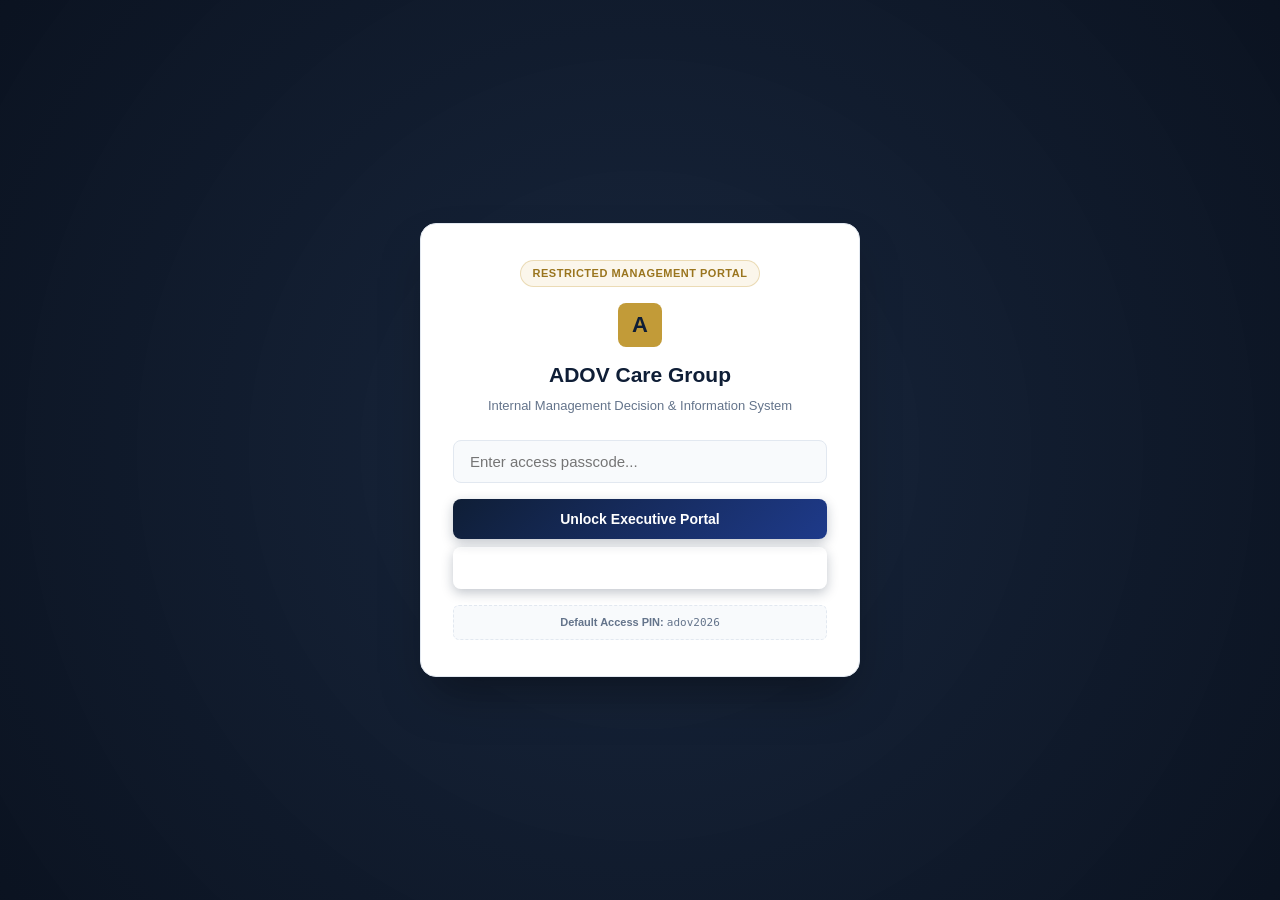
==== index.html @ 9540e4fc "Initial commit: ADOV Care Group Executive MIS Portal, Boardroom Document Vault & Landscape Journal E" ====
<!DOCTYPE html>
<html lang="en">
<head>
  <meta charset="UTF-8">
  <meta http-equiv="refresh" content="0; url=portal/index.html">
  <title>ADOV Care Group — Executive Management Portal</title>
  <script>window.location.href = "portal/index.html";</script>
</head>
<body style="font-family: -apple-system, BlinkMacSystemFont, 'Segoe UI', Roboto, sans-serif; display: flex; align-items: center; justify-content: center; height: 100vh; margin: 0; background: #0b1528; color: #fff;">
  <div style="text-align: center;">
    <h2 style="margin-bottom: 8px;">ADOV Care Group</h2>
    <p style="color: #94a3b8;">Redirecting to Executive Management Portal...</p>
    <p><a href="portal/index.html" style="color: #38bdf8; text-decoration: none; font-weight: 600;">Click here if you are not redirected automatically &rarr;</a></p>
  </div>
</body>
</html>
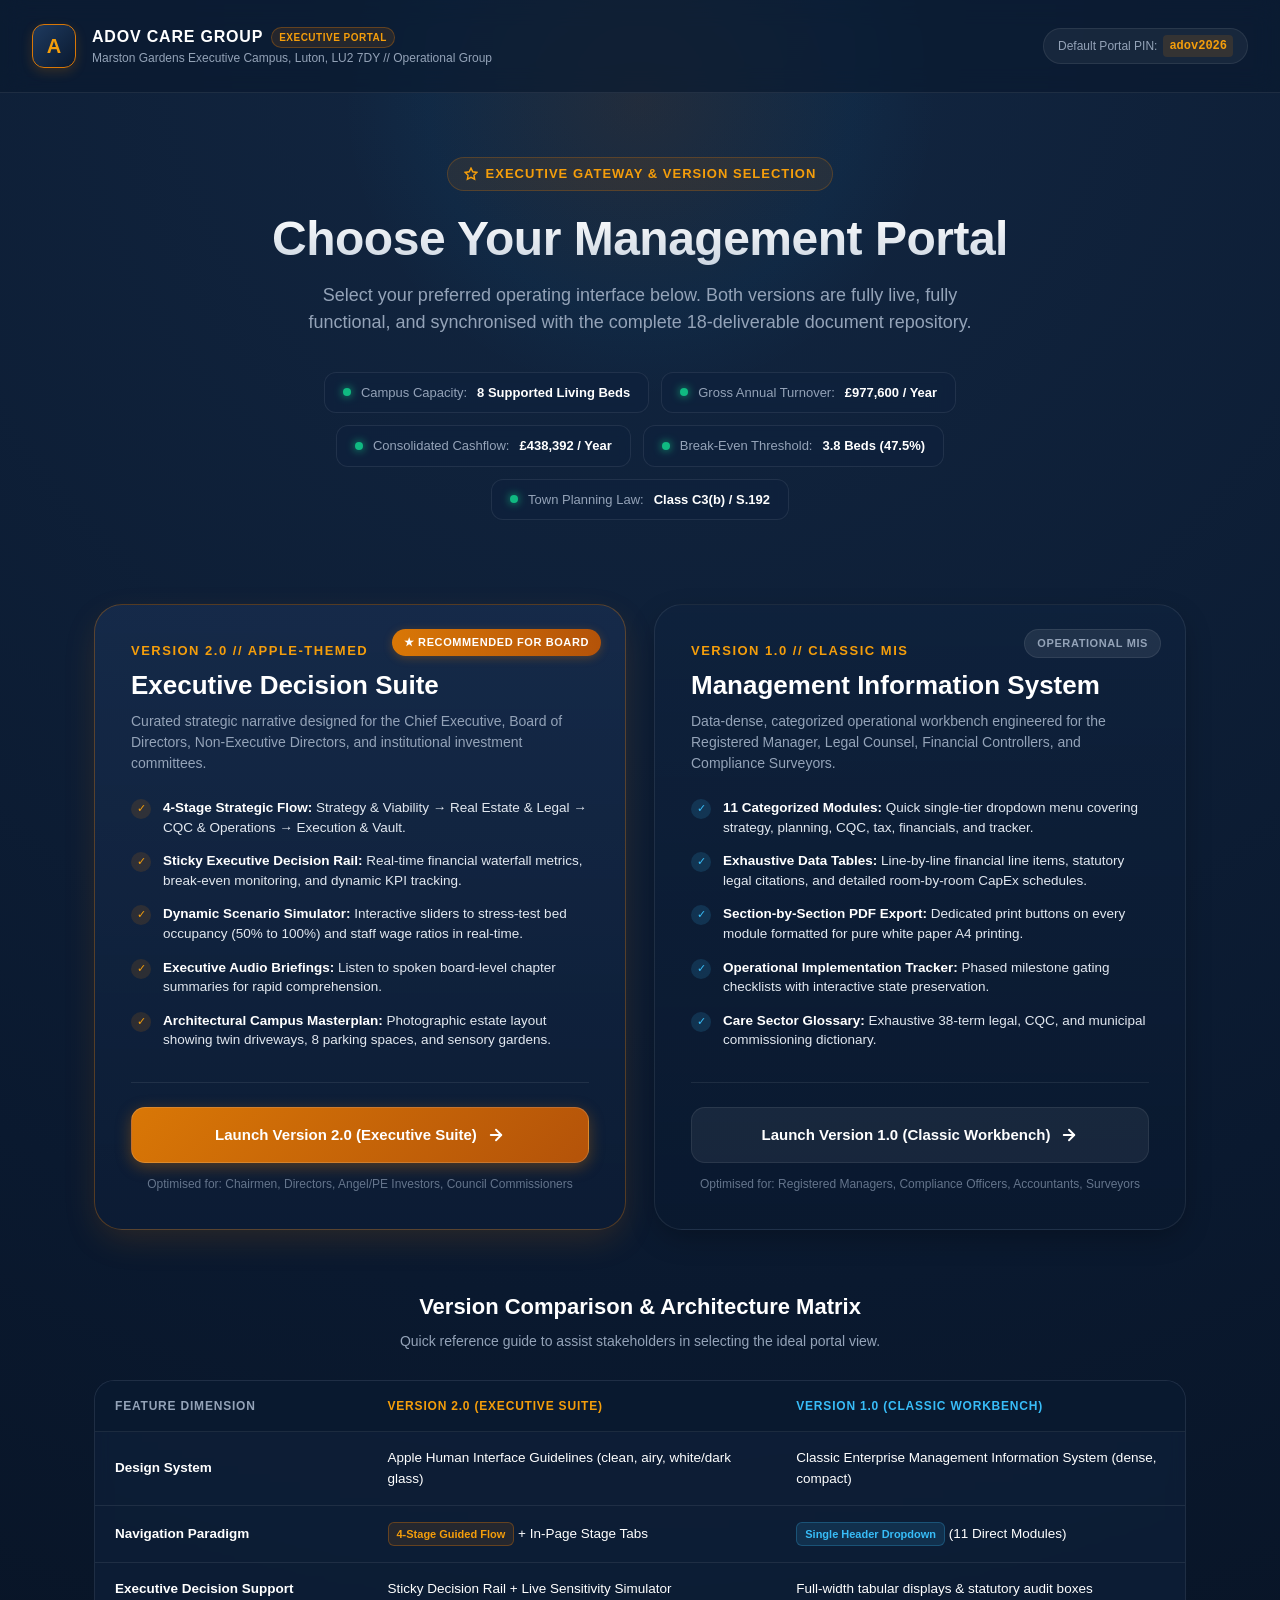
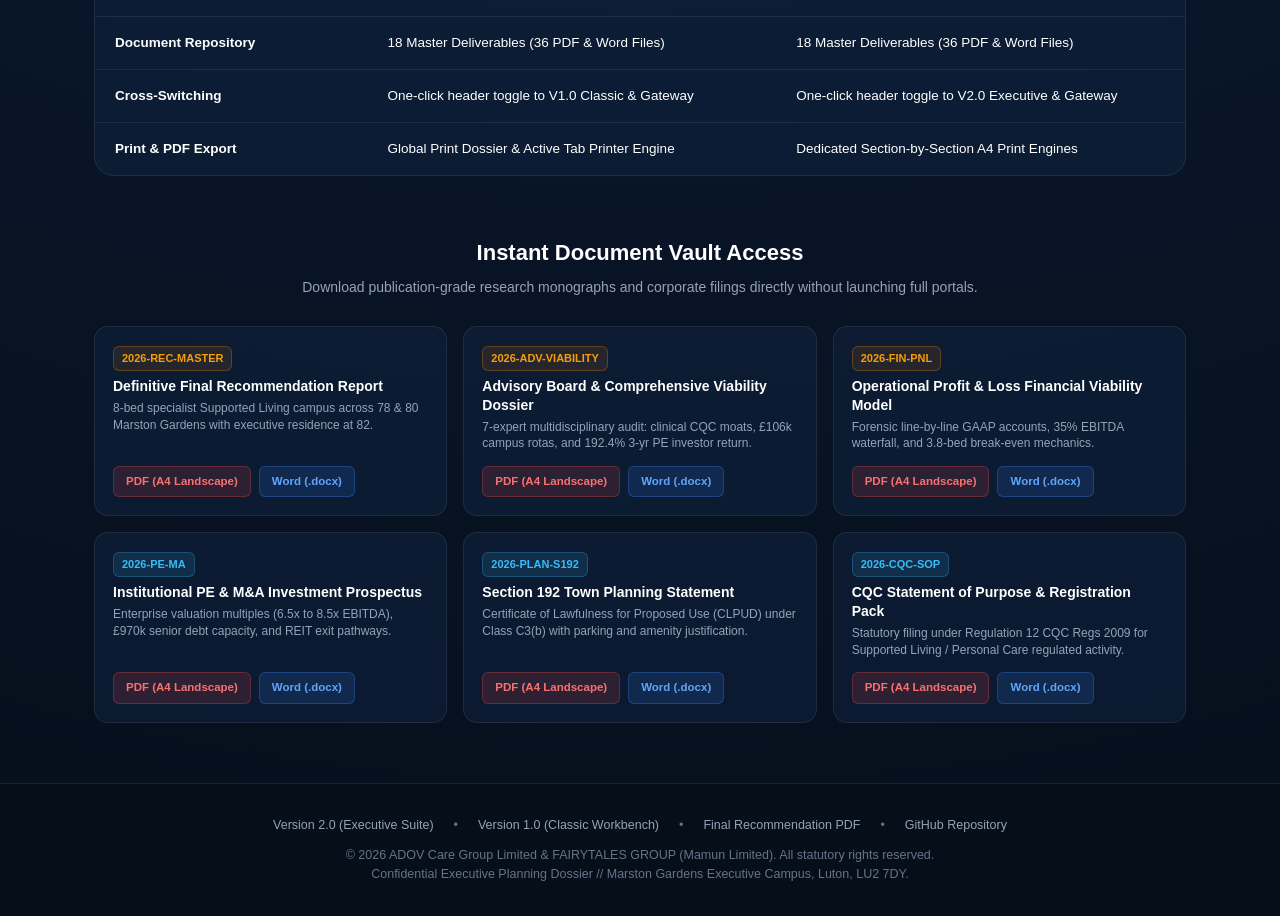
==== commit 04e5134d: "Deploy executive gateway home page with V1.0 Classic and V2.0 Apple theme dual-live access and cross" ====
--- a/index.html
+++ b/index.html
@@ -2,15 +2,59 @@
 <html lang="en">
 <head>
   <meta charset="UTF-8">
+  <meta name="viewport" content="width=device-width, initial-scale=1.0">
   <meta http-equiv="refresh" content="0; url=portal/index.html">
-  <title>ADOV Care Group — Executive Management Portal</title>
+  <title>ADOV Care Group — Executive Management Portal Gateway</title>
   <script>window.location.href = "portal/index.html";</script>
+  <style>
+    body {
+      font-family: -apple-system, BlinkMacSystemFont, "Segoe UI", Roboto, sans-serif;
+      display: flex;
+      align-items: center;
+      justify-content: center;
+      min-height: 100vh;
+      margin: 0;
+      background: #0A192F;
+      color: #FFFFFF;
+      text-align: center;
+      padding: 24px;
+      box-sizing: border-box;
+    }
+    .wrap {
+      max-width: 600px;
+      background: #0F223D;
+      border: 1px solid rgba(255, 255, 255, 0.1);
+      border-radius: 18px;
+      padding: 36px 24px;
+      box-shadow: 0 10px 30px rgba(0,0,0,0.5);
+    }
+    h2 { margin-bottom: 8px; color: #FFFFFF; font-size: 24px; }
+    p { color: #94A3B8; font-size: 14px; margin-bottom: 24px; }
+    .btns { display: flex; flex-direction: column; gap: 12px; }
+    a.btn {
+      display: block;
+      padding: 14px 20px;
+      border-radius: 10px;
+      text-decoration: none;
+      font-weight: 700;
+      font-size: 14px;
+      transition: all 0.2s;
+    }
+    .btn-gold { background: #D97706; color: #FFFFFF; }
+    .btn-gold:hover { background: #F59E0B; }
+    .btn-outline { background: rgba(255, 255, 255, 0.08); color: #FFFFFF; border: 1px solid rgba(255, 255, 255, 0.15); }
+    .btn-outline:hover { background: rgba(255, 255, 255, 0.15); }
+  </style>
 </head>
-<body style="font-family: -apple-system, BlinkMacSystemFont, 'Segoe UI', Roboto, sans-serif; display: flex; align-items: center; justify-content: center; height: 100vh; margin: 0; background: #0b1528; color: #fff;">
-  <div style="text-align: center;">
-    <h2 style="margin-bottom: 8px;">ADOV Care Group</h2>
-    <p style="color: #94a3b8;">Redirecting to Executive Management Portal...</p>
-    <p><a href="portal/index.html" style="color: #38bdf8; text-decoration: none; font-weight: 600;">Click here if you are not redirected automatically &rarr;</a></p>
+<body>
+  <div class="wrap">
+    <h2>ADOV Care Group</h2>
+    <p>Executive Decision Suite &amp; Planning Portal Gateway</p>
+    <div class="btns">
+      <a href="portal/index.html" class="btn btn-gold">Enter Executive Gateway &rarr;</a>
+      <a href="portal/v2.html" class="btn btn-outline">Launch Version 2.0 (Apple Theme) &rarr;</a>
+      <a href="portal/v1.html" class="btn btn-outline">Launch Version 1.0 (Classic MIS) &rarr;</a>
+    </div>
   </div>
 </body>
 </html>
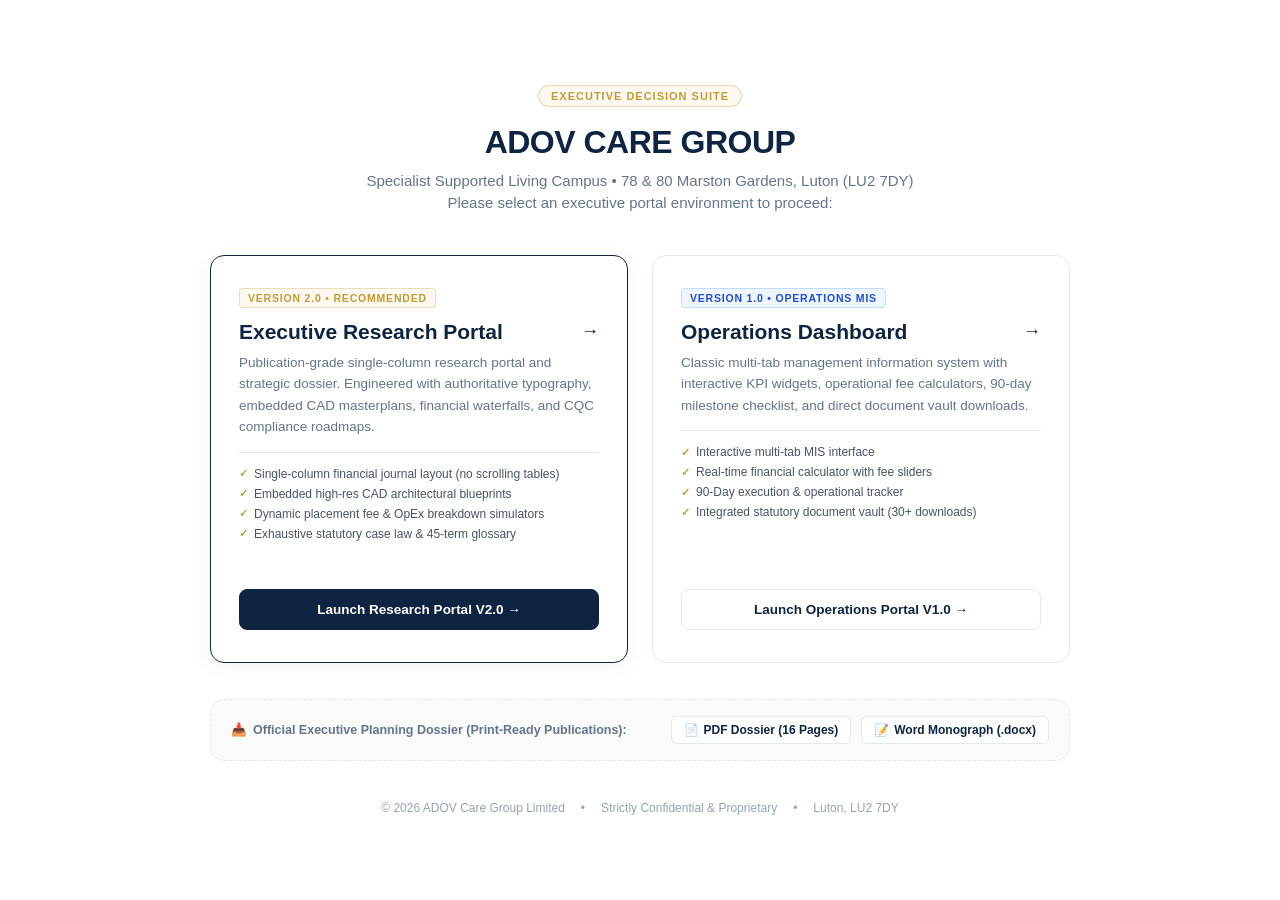
==== commit 00cf07d6: "Create minimal white background gateway landing page with two portal options" ====
--- a/index.html
+++ b/index.html
@@ -3,58 +3,404 @@
 <head>
   <meta charset="UTF-8">
   <meta name="viewport" content="width=device-width, initial-scale=1.0">
-  <meta http-equiv="refresh" content="0; url=portal/index.html">
-  <title>ADOV Care Group — Executive Management Portal Gateway</title>
-  <script>window.location.href = "portal/index.html";</script>
+  <title>ADOV Care Group — Executive Portal Gateway</title>
+  <meta name="description" content="Executive Decision Suite & Strategic Planning Portal Gateway for ADOV Care Group (78 & 80 Marston Gardens, Luton LU2 7DY). Choose between Version 2.0 Research Dossier and Version 1.0 Operations Dashboard.">
+  <link rel="icon" type="image/svg+xml" href="data:image/svg+xml,<svg xmlns=%22http://www.w3.org/2000/svg%22 viewBox=%220 0 100 100%22><rect width=%22100%22 height=%22100%22 rx=%2220%22 fill=%22%230F2440%22/><text y=%2268%22 x=%2250%22 font-size=%2254%22 font-family=%22serif%22 font-weight=%22bold%22 text-anchor=%22middle%22 fill=%22%23C29B38%22>A</text></svg>">
   <style>
+    :root {
+      --bg: #FFFFFF;
+      --navy: #0F2440;
+      --navy-light: #1E3A5F;
+      --gold: #C29B38;
+      --gold-light: #FDF9F0;
+      --text-main: #0F172A;
+      --text-muted: #64748B;
+      --text-light: #94A3B8;
+      --border: #E2E8F0;
+      --border-hover: #CBD5E1;
+      --card-bg: #FFFFFF;
+      --card-hover-bg: #FAFCFF;
+      --radius: 14px;
+      --font: -apple-system, BlinkMacSystemFont, "SF Pro Display", "SF Pro Text", "Segoe UI", Roboto, Helvetica, Arial, sans-serif;
+    }
+
+    * {
+      box-sizing: border-box;
+      margin: 0;
+      padding: 0;
+    }
+
     body {
-      font-family: -apple-system, BlinkMacSystemFont, "Segoe UI", Roboto, sans-serif;
-      display: flex;
+      background-color: var(--bg);
+      color: var(--text-main);
+      font-family: var(--font);
+      min-height: 100vh;
+      display: flex;
+      flex-direction: column;
       align-items: center;
       justify-content: center;
-      min-height: 100vh;
-      margin: 0;
-      background: #0A192F;
+      padding: 40px 20px;
+      -webkit-font-smoothing: antialiased;
+      -moz-osx-font-smoothing: grayscale;
+    }
+
+    .container {
+      width: 100%;
+      max-width: 860px;
+      display: flex;
+      flex-direction: column;
+      align-items: center;
+      text-align: center;
+    }
+
+    /* Brand Header */
+    .brand-eyebrow {
+      display: inline-flex;
+      align-items: center;
+      gap: 6px;
+      padding: 4px 12px;
+      border-radius: 999px;
+      background: var(--gold-light);
+      border: 1px solid rgba(194, 155, 56, 0.35);
+      color: var(--gold);
+      font-size: 11px;
+      font-weight: 700;
+      letter-spacing: 1px;
+      text-transform: uppercase;
+      margin-bottom: 16px;
+    }
+
+    .main-title {
+      font-size: 32px;
+      font-weight: 800;
+      color: var(--navy);
+      letter-spacing: -0.5px;
+      line-height: 1.2;
+      margin-bottom: 8px;
+    }
+
+    .subtitle {
+      font-size: 15px;
+      color: var(--text-muted);
+      max-width: 580px;
+      line-height: 1.5;
+      margin-bottom: 40px;
+    }
+
+    /* Gateway Two-Option Grid */
+    .grid {
+      display: grid;
+      grid-template-columns: repeat(2, 1fr);
+      gap: 24px;
+      width: 100%;
+      margin-bottom: 36px;
+    }
+
+    .card {
+      background: var(--card-bg);
+      border: 1.5px solid var(--border);
+      border-radius: var(--radius);
+      padding: 32px 28px;
+      text-align: left;
+      text-decoration: none;
+      color: inherit;
+      display: flex;
+      flex-direction: column;
+      justify-content: space-between;
+      transition: all 0.25s cubic-bezier(0.16, 1, 0.3, 1);
+      position: relative;
+      cursor: pointer;
+    }
+
+    .card:hover {
+      border-color: var(--navy);
+      background: var(--card-hover-bg);
+      transform: translateY(-4px);
+      box-shadow: 0 16px 36px -12px rgba(15, 36, 64, 0.12);
+    }
+
+    .card.primary {
+      border-color: #0F2440;
+      box-shadow: 0 4px 20px rgba(15, 36, 64, 0.05);
+    }
+
+    .card.primary:hover {
+      border-color: var(--gold);
+      box-shadow: 0 20px 40px -12px rgba(194, 155, 56, 0.2);
+    }
+
+    .card-top {
+      margin-bottom: 24px;
+    }
+
+    .card-tag {
+      display: inline-block;
+      font-size: 10.5px;
+      font-weight: 700;
+      letter-spacing: 0.8px;
+      text-transform: uppercase;
+      padding: 3px 8px;
+      border-radius: 4px;
+      margin-bottom: 12px;
+    }
+
+    .tag-blue {
+      background: #EFF6FF;
+      color: #1D4ED8;
+      border: 1px solid #BFDBFE;
+    }
+
+    .tag-gold {
+      background: var(--gold-light);
+      color: var(--gold);
+      border: 1px solid rgba(194, 155, 56, 0.3);
+    }
+
+    .card-title {
+      font-size: 21px;
+      font-weight: 700;
+      color: var(--navy);
+      margin-bottom: 8px;
+      display: flex;
+      align-items: center;
+      justify-content: space-between;
+    }
+
+    .card-desc {
+      font-size: 13.5px;
+      line-height: 1.6;
+      color: var(--text-muted);
+    }
+
+    .card-features {
+      margin-top: 14px;
+      padding-top: 14px;
+      border-top: 1px solid var(--border);
+      list-style: none;
+      display: flex;
+      flex-direction: column;
+      gap: 6px;
+    }
+
+    .card-features li {
+      font-size: 12px;
+      color: #475467;
+      display: flex;
+      align-items: center;
+      gap: 6px;
+    }
+
+    .card-features li::before {
+      content: "✓";
+      color: var(--gold);
+      font-weight: 800;
+      font-size: 11px;
+    }
+
+    .card-btn {
+      margin-top: 24px;
+      display: inline-flex;
+      align-items: center;
+      justify-content: center;
+      gap: 8px;
+      width: 100%;
+      padding: 12px 18px;
+      border-radius: 8px;
+      font-size: 13.5px;
+      font-weight: 700;
+      transition: all 0.2s;
+    }
+
+    .card.primary .card-btn {
+      background: var(--navy);
       color: #FFFFFF;
-      text-align: center;
-      padding: 24px;
-      box-sizing: border-box;
-    }
-    .wrap {
-      max-width: 600px;
-      background: #0F223D;
-      border: 1px solid rgba(255, 255, 255, 0.1);
-      border-radius: 18px;
-      padding: 36px 24px;
-      box-shadow: 0 10px 30px rgba(0,0,0,0.5);
-    }
-    h2 { margin-bottom: 8px; color: #FFFFFF; font-size: 24px; }
-    p { color: #94A3B8; font-size: 14px; margin-bottom: 24px; }
-    .btns { display: flex; flex-direction: column; gap: 12px; }
-    a.btn {
-      display: block;
-      padding: 14px 20px;
-      border-radius: 10px;
+      border: 1px solid var(--navy);
+    }
+
+    .card.primary:hover .card-btn {
+      background: var(--gold);
+      border-color: var(--gold);
+    }
+
+    .card.secondary .card-btn {
+      background: #FFFFFF;
+      color: var(--navy);
+      border: 1.5px solid var(--border);
+    }
+
+    .card.secondary:hover .card-btn {
+      background: var(--navy);
+      color: #FFFFFF;
+      border-color: var(--navy);
+    }
+
+    /* Minimal Document Bar */
+    .docs-bar {
+      width: 100%;
+      padding: 16px 20px;
+      border-radius: var(--radius);
+      border: 1px dashed var(--border);
+      background: #FAFAFA;
+      display: flex;
+      align-items: center;
+      justify-content: space-between;
+      flex-wrap: wrap;
+      gap: 12px;
+    }
+
+    .docs-label {
+      font-size: 12.5px;
+      font-weight: 600;
+      color: var(--text-muted);
+      display: flex;
+      align-items: center;
+      gap: 6px;
+    }
+
+    .docs-links {
+      display: flex;
+      gap: 10px;
+      flex-wrap: wrap;
+    }
+
+    .doc-link {
+      font-size: 12px;
+      font-weight: 700;
+      color: var(--navy);
       text-decoration: none;
-      font-weight: 700;
-      font-size: 14px;
+      padding: 6px 12px;
+      border-radius: 6px;
+      background: #FFFFFF;
+      border: 1px solid var(--border);
       transition: all 0.2s;
-    }
-    .btn-gold { background: #D97706; color: #FFFFFF; }
-    .btn-gold:hover { background: #F59E0B; }
-    .btn-outline { background: rgba(255, 255, 255, 0.08); color: #FFFFFF; border: 1px solid rgba(255, 255, 255, 0.15); }
-    .btn-outline:hover { background: rgba(255, 255, 255, 0.15); }
+      display: inline-flex;
+      align-items: center;
+      gap: 5px;
+    }
+
+    .doc-link:hover {
+      border-color: var(--navy);
+      background: #F8FAFC;
+    }
+
+    /* Minimal Footer */
+    .footer {
+      margin-top: 40px;
+      font-size: 12px;
+      color: var(--text-light);
+      display: flex;
+      align-items: center;
+      gap: 16px;
+      flex-wrap: wrap;
+      justify-content: center;
+    }
+
+    @media (max-width: 720px) {
+      .grid {
+        grid-template-columns: 1fr;
+      }
+      .main-title {
+        font-size: 26px;
+      }
+      .docs-bar {
+        flex-direction: column;
+        align-items: flex-start;
+      }
+      .docs-links {
+        width: 100%;
+      }
+      .doc-link {
+        flex: 1;
+        justify-content: center;
+      }
+    }
   </style>
 </head>
 <body>
-  <div class="wrap">
-    <h2>ADOV Care Group</h2>
-    <p>Executive Decision Suite &amp; Planning Portal Gateway</p>
-    <div class="btns">
-      <a href="portal/index.html" class="btn btn-gold">Enter Executive Gateway &rarr;</a>
-      <a href="portal/v2.html" class="btn btn-outline">Launch Version 2.0 (Apple Theme) &rarr;</a>
-      <a href="portal/v1.html" class="btn btn-outline">Launch Version 1.0 (Classic MIS) &rarr;</a>
+
+  <div class="container">
+    
+    <!-- Minimal Header -->
+    <div class="brand-eyebrow">Executive Decision Suite</div>
+    <h1 class="main-title">ADOV CARE GROUP</h1>
+    <p class="subtitle">Specialist Supported Living Campus • 78 &amp; 80 Marston Gardens, Luton (LU2 7DY)<br>Please select an executive portal environment to proceed:</p>
+
+    <!-- Two Minimal Options -->
+    <div class="grid">
+      
+      <!-- Option 1: Version 2.0 (Recommended) -->
+      <a href="portal/v2.html" class="card primary">
+        <div class="card-top">
+          <span class="card-tag tag-gold">Version 2.0 • Recommended</span>
+          <h2 class="card-title">
+            Executive Research Portal
+            <span style="font-size: 18px;">&rarr;</span>
+          </h2>
+          <p class="card-desc">
+            Publication-grade single-column research portal and strategic dossier. Engineered with authoritative typography, embedded CAD masterplans, financial waterfalls, and CQC compliance roadmaps.
+          </p>
+          <ul class="card-features">
+            <li>Single-column financial journal layout (no scrolling tables)</li>
+            <li>Embedded high-res CAD architectural blueprints</li>
+            <li>Dynamic placement fee &amp; OpEx breakdown simulators</li>
+            <li>Exhaustive statutory case law &amp; 45-term glossary</li>
+          </ul>
+        </div>
+        <div class="card-btn">
+          Launch Research Portal V2.0 &rarr;
+        </div>
+      </a>
+
+      <!-- Option 2: Version 1.0 (Operations MIS) -->
+      <a href="portal/v1.html" class="card secondary">
+        <div class="card-top">
+          <span class="card-tag tag-blue">Version 1.0 • Operations MIS</span>
+          <h2 class="card-title">
+            Operations Dashboard
+            <span style="font-size: 18px;">&rarr;</span>
+          </h2>
+          <p class="card-desc">
+            Classic multi-tab management information system with interactive KPI widgets, operational fee calculators, 90-day milestone checklist, and direct document vault downloads.
+          </p>
+          <ul class="card-features">
+            <li>Interactive multi-tab MIS interface</li>
+            <li>Real-time financial calculator with fee sliders</li>
+            <li>90-Day execution &amp; operational tracker</li>
+            <li>Integrated statutory document vault (30+ downloads)</li>
+          </ul>
+        </div>
+        <div class="card-btn">
+          Launch Operations Portal V1.0 &rarr;
+        </div>
+      </a>
+
     </div>
+
+    <!-- Minimal Document Downloads Bar -->
+    <div class="docs-bar">
+      <div class="docs-label">
+        <span>📥</span> Official Executive Planning Dossier (Print-Ready Publications):
+      </div>
+      <div class="docs-links">
+        <a href="portal/docs/ADOV_Care_Group_Executive_Planning_Dossier_Finance_Magazine.pdf" target="_blank" class="doc-link">
+          <span>📄</span> PDF Dossier (16 Pages)
+        </a>
+        <a href="portal/docs/ADOV_Care_Group_Executive_Planning_Dossier_Finance_Magazine.docx" download class="doc-link">
+          <span>📝</span> Word Monograph (.docx)
+        </a>
+      </div>
+    </div>
+
+    <!-- Minimal Footer -->
+    <footer class="footer">
+      <span>&copy; 2026 ADOV Care Group Limited</span>
+      <span>&bull;</span>
+      <span>Strictly Confidential &amp; Proprietary</span>
+      <span>&bull;</span>
+      <span>Luton, LU2 7DY</span>
+    </footer>
+
   </div>
+
 </body>
 </html>
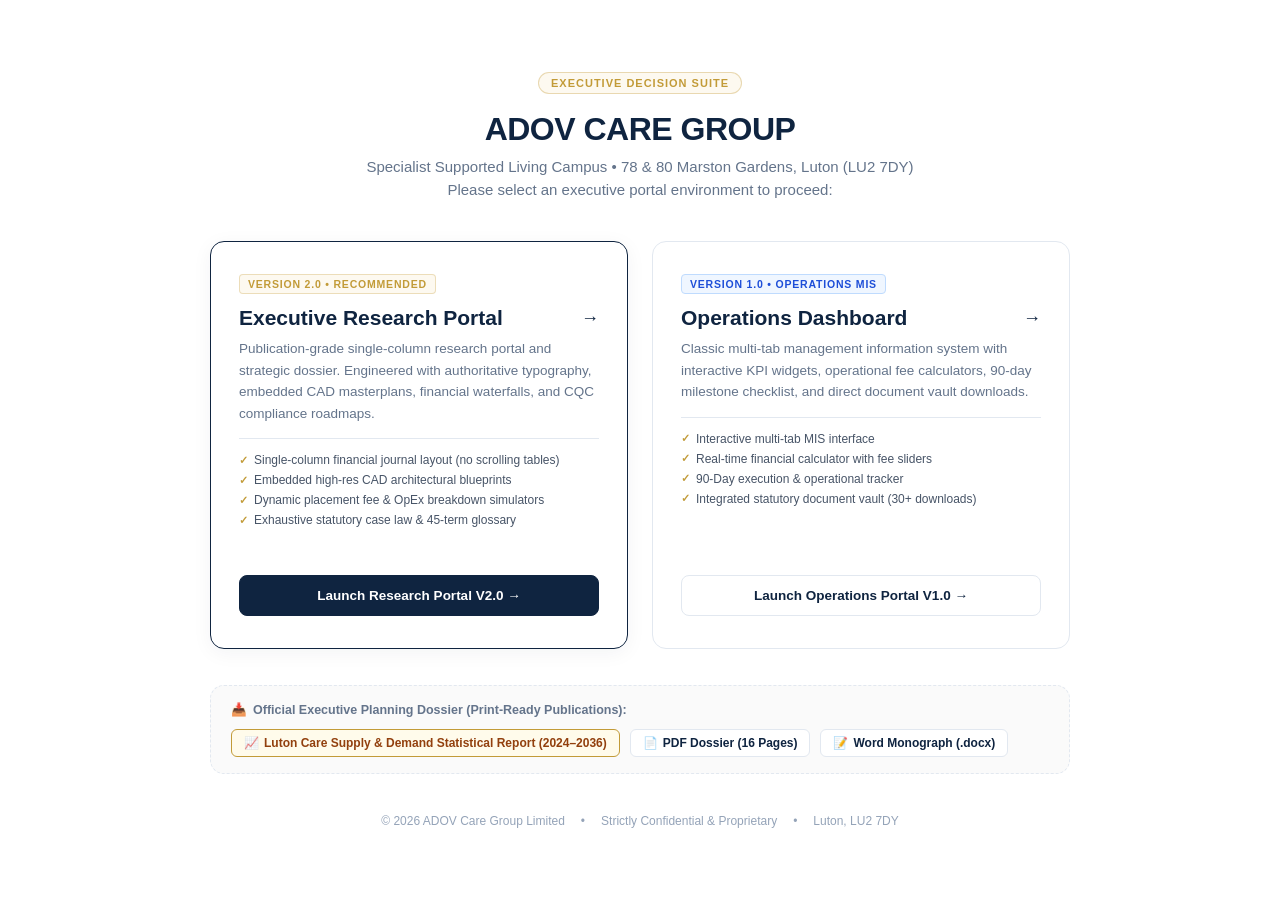
==== commit 1274d28a: "Publish Luton Care Supply & Demand Statistical Report (2024-2036) with CSV data appendix and Stage 0" ====
--- a/index.html
+++ b/index.html
@@ -382,6 +382,9 @@
         <span>📥</span> Official Executive Planning Dossier (Print-Ready Publications):
       </div>
       <div class="docs-links">
+        <a href="portal/luton-care-market-report.html" class="doc-link" style="border-color:#C29B38; background:#FFFBEB; color:#92400E; font-weight:800;">
+          <span>📈</span> Luton Care Supply &amp; Demand Statistical Report (2024–2036)
+        </a>
         <a href="portal/docs/ADOV_Care_Group_Executive_Planning_Dossier_Finance_Magazine.pdf" target="_blank" class="doc-link">
           <span>📄</span> PDF Dossier (16 Pages)
         </a>
